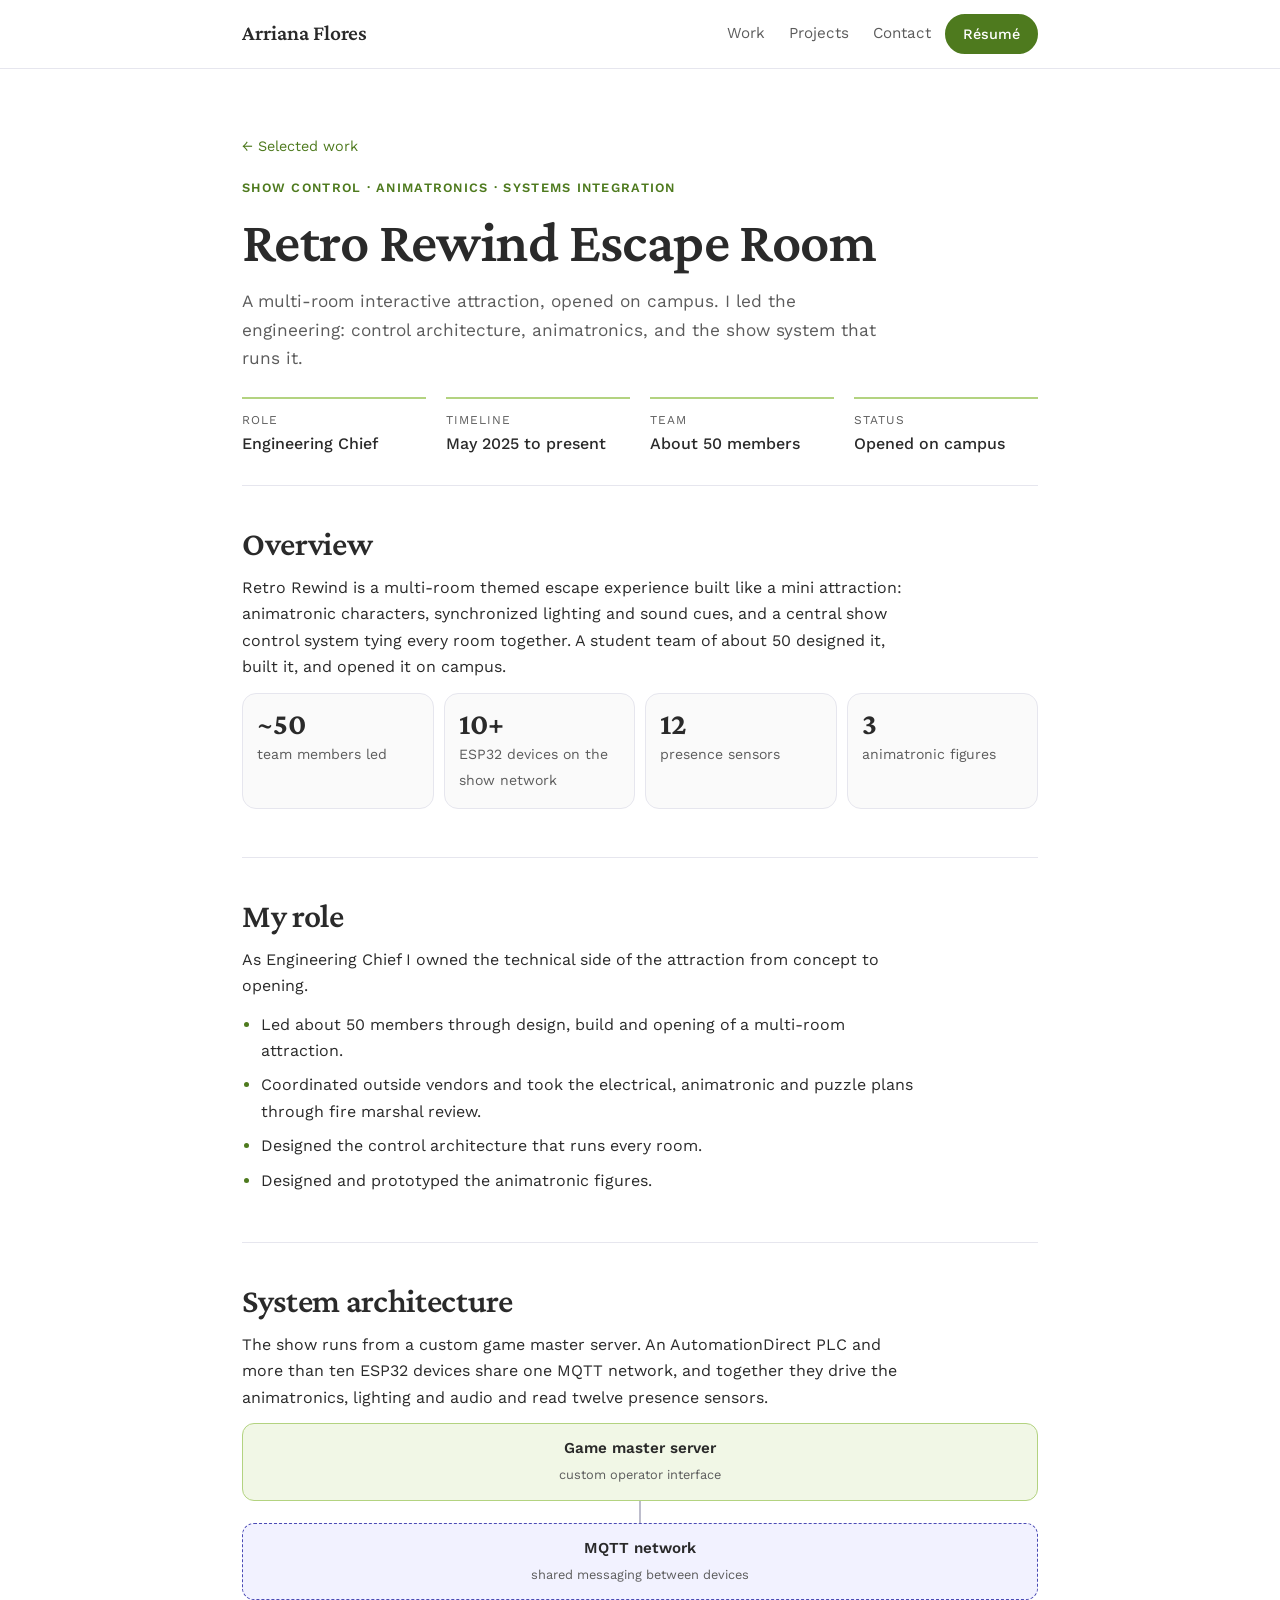
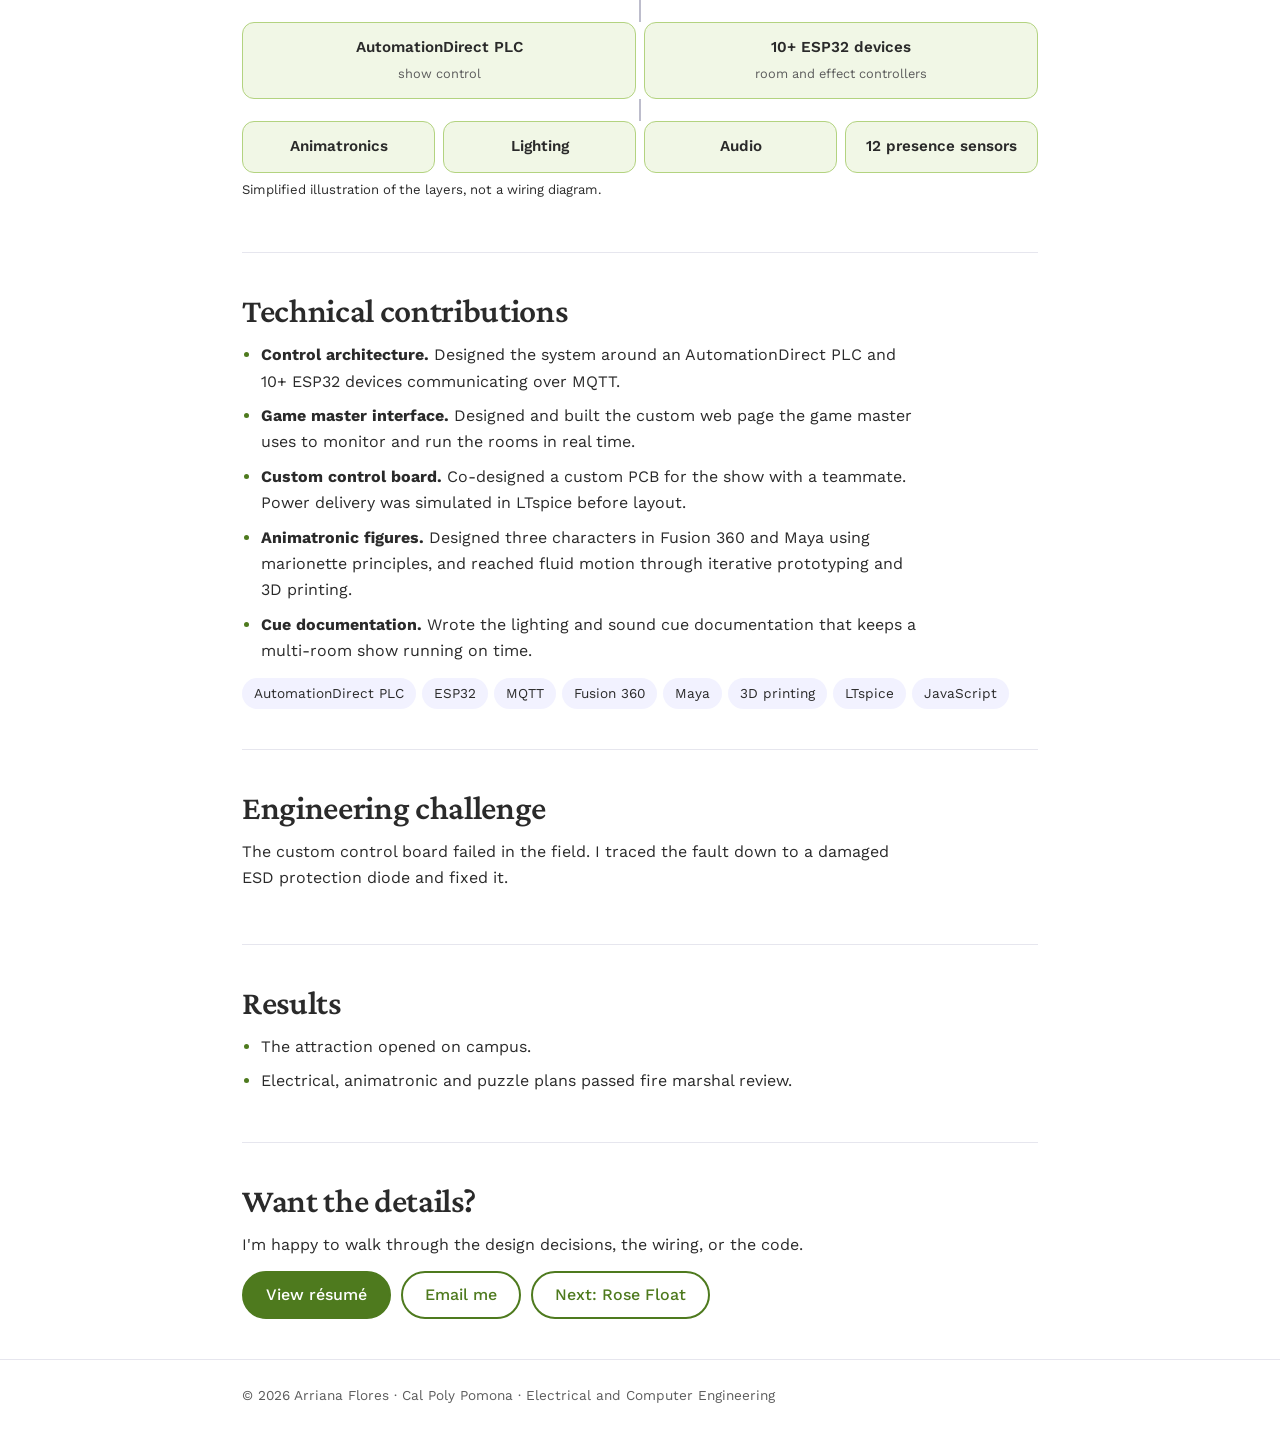
==== escape-room.html @ 2d57efb5 "IAAPA update" ====
<!DOCTYPE html>
<html lang="en">
<head>
    <meta charset="UTF-8">
    <meta name="viewport" content="width=device-width, initial-scale=1.0, viewport-fit=cover">
    <title>Retro Rewind Escape Room | Arriana Flores</title>
    <meta name="description" content="Case study: control architecture, animatronics and show control for a multi-room themed attraction.">
    <link rel="preconnect" href="https://fonts.googleapis.com">
    <link rel="preconnect" href="https://fonts.gstatic.com" crossorigin>
    <link href="https://fonts.googleapis.com/css2?family=Crimson+Pro:wght@400;600&family=Work+Sans:wght@400;500;600&display=swap" rel="stylesheet">
    <link rel="stylesheet" href="case-study.css">
</head>
<body>
    <div class="draft-banner">Draft view. Red dashed boxes are notes to you and never show to visitors. Remove ?draft from the address to see the public page.</div>
    <header class="site">
        <div class="container">
            <div class="header-content">
                <a href="index.html" class="logo">Arriana Flores</a>
                <nav aria-label="Main">
                    <ul>
                        <li><a href="index.html#work">Work</a></li>
                        <li><a href="projects.html">Projects</a></li>
                        <li class="desk"><a href="index.html#contact">Contact</a></li>
                        <li class="desk"><a href="resume.pdf" target="_blank" rel="noopener" class="btn small" style="color:#fff">Résumé</a></li>
                    </ul>
                </nav>
            </div>
        </div>
    </header>

    <main>
        <div class="container">
            <section class="cs-hero">
                <a class="back" href="index.html#work">&larr; Selected work</a>
                <p class="eyebrow">Show Control · Animatronics · Systems Integration</p>
                <h1>Retro Rewind Escape Room</h1>
                <p class="lead">A multi-room interactive attraction, opened on campus. I led the engineering: control architecture, animatronics, and the show system that runs it.</p>

                <!-- HERO MEDIA: put a photo or .mp4 path in data-src (and a poster image for video in data-poster) -->
                <div class="hero-media" data-src="" data-poster="" data-alt="Retro Rewind Escape Room, finished attraction"></div>
                <div class="draft-only todo"><b>Hero media needed.</b> Best choice: a 10 second clip or a wide photo of the finished room with effects running. Set <code>data-src</code> on the hero-media element.</div>

                <div class="meta">
                    <div><small>Role</small><b>Engineering Chief</b></div>
                    <div><small>Timeline</small><b>May 2025 to present</b></div>
                    <div><small>Team</small><b>About 50 members</b></div>
                    <div><small>Status</small><b>Opened on campus</b></div>
                </div>
            </section>

            <section class="cs-section">
                <h2>Overview</h2>
                <p>Retro Rewind is a multi-room themed escape experience built like a mini attraction: animatronic characters, synchronized lighting and sound cues, and a central show control system tying every room together. A student team of about 50 designed it, built it, and opened it on campus.</p>
                <div class="wins">
                    <div class="win"><b>~50</b><span>team members led</span></div>
                    <div class="win"><b>10+</b><span>ESP32 devices on the show network</span></div>
                    <div class="win"><b>12</b><span>presence sensors</span></div>
                    <div class="win"><b>3</b><span>animatronic figures</span></div>
                </div>
            </section>

            <section class="cs-section">
                <h2>My role</h2>
                <p>As Engineering Chief I owned the technical side of the attraction from concept to opening.</p>
                <ul>
                    <li>Led about 50 members through design, build and opening of a multi-room attraction.</li>
                    <li>Coordinated outside vendors and took the electrical, animatronic and puzzle plans through fire marshal review.</li>
                    <li>Designed the control architecture that runs every room.</li>
                    <li>Designed and prototyped the animatronic figures.</li>
                </ul>
                <div class="draft-only todo"><b>To write:</b> One or two sentences that separate what you personally designed or built from what sub-teams delivered. Recruiters ask this first.</div>
            </section>

            <section class="cs-section">
                <h2>System architecture</h2>
                <p>The show runs from a custom game master server. An AutomationDirect PLC and more than ten ESP32 devices share one MQTT network, and together they drive the animatronics, lighting and audio and read twelve presence sensors.</p>
                <div class="arch" role="img" aria-label="Simplified architecture: game master server, MQTT network, PLC and ESP32 devices, then animatronics, lighting, audio and presence sensors.">
                    <div class="layer"><div class="node"><b>Game master server</b><span>custom operator interface</span></div></div>
                    <div class="link"></div>
                    <div class="layer"><div class="node bus"><b>MQTT network</b><span>shared messaging between devices</span></div></div>
                    <div class="link"></div>
                    <div class="layer">
                        <div class="node"><b>AutomationDirect PLC</b><span>show control</span></div>
                        <div class="node"><b>10+ ESP32 devices</b><span>room and effect controllers</span></div>
                    </div>
                    <div class="link"></div>
                    <div class="layer">
                        <div class="node"><b>Animatronics</b></div>
                        <div class="node"><b>Lighting</b></div>
                        <div class="node"><b>Audio</b></div>
                        <div class="node"><b>12 presence sensors</b></div>
                    </div>
                </div>
                <p class="caption">Simplified illustration of the layers, not a wiring diagram.</p>
                <div class="draft-only todo"><b>To write:</b> Replace this sketch with the real signal flow once you confirm it (which devices talk through the PLC, which talk straight to the game master, and where MQTT versus other links are used). Also add: how a sensor trigger becomes a lighting, audio or animatronic cue.</div>
            </section>

            <section class="cs-section">
                <h2>Technical contributions</h2>
                <ul>
                    <li><b>Control architecture.</b> Designed the system around an AutomationDirect PLC and 10+ ESP32 devices communicating over MQTT.</li>
                    <li><b>Game master interface.</b> Designed and built the custom web page the game master uses to monitor and run the rooms in real time.</li>
                    <li><b>Custom control board.</b> Co-designed a custom PCB for the show with a teammate. Power delivery was simulated in LTspice before layout.</li>
                    <li><b>Animatronic figures.</b> Designed three characters in Fusion 360 and Maya using marionette principles, and reached fluid motion through iterative prototyping and 3D printing.</li>
                    <li><b>Cue documentation.</b> Wrote the lighting and sound cue documentation that keeps a multi-room show running on time.</li>
                </ul>
                <div class="tags"><span>AutomationDirect PLC</span><span>ESP32</span><span>MQTT</span><span>Fusion 360</span><span>Maya</span><span>3D printing</span><span>LTspice</span><span>JavaScript</span></div>
            </section>

            <section class="cs-section">
                <h2>Engineering challenge</h2>
                <p>The custom control board failed in the field. I traced the fault down to a damaged ESD protection diode and fixed it.</p>
                <div class="draft-only todo"><b>To write:</b> Expand this into the story: what the symptom was, how you narrowed it down, what you measured, what you changed so it would not happen again. This is the strongest part of the page for an engineer reading it.</div>
            </section>

            <section class="cs-section draft-only">
                <h2>Development process</h2>
                <div class="draft-only todo"><b>To write:</b> Timeline from concept to opening: design reviews, prototyping rounds, fire marshal review, install, opening.</div>
            </section>

            <section class="cs-section">
                <h2>Results</h2>
                <ul>
                    <li>The attraction opened on campus.</li>
                    <li>Electrical, animatronic and puzzle plans passed fire marshal review.</li>
                </ul>
                <div class="draft-only todo"><b>To write:</b> Add what you can verify: number of guests or sessions run, uptime during operation, faults found in testing and fixed.</div>
            </section>

            <section class="cs-section draft-only">
                <h2>Lessons learned</h2>
                <div class="draft-only todo"><b>To write:</b> Two or three things you would do differently, in your own words.</div>
            </section>

            <section class="cs-section" data-gallery>
                <h2>Gallery</h2>
                <div class="gallery">
                    <figure class="media" data-src="" data-poster="" data-alt="Finished attraction, wide shot or short walkthrough video"><figcaption>Finished attraction, wide shot or short walkthrough video</figcaption></figure>
                    <figure class="media" data-src="" data-poster="" data-alt="Behind the scenes: electronics and mechanisms"><figcaption>Behind the scenes: electronics and mechanisms</figcaption></figure>
                    <figure class="media" data-src="" data-poster="" data-alt="Wiring and control cabinet"><figcaption>Wiring and control cabinet</figcaption></figure>
                    <figure class="media" data-src="" data-poster="" data-alt="Fusion 360 and Maya models"><figcaption>Fusion 360 and Maya models</figcaption></figure>
                    <figure class="media" data-src="" data-poster="" data-alt="Animatronic prototypes and 3D printed parts"><figcaption>Animatronic prototypes and 3D printed parts</figcaption></figure>
                    <figure class="media" data-src="" data-poster="" data-alt="Game master interface on screen"><figcaption>Game master interface on screen</figcaption></figure>
                </div>
                <div class="draft-only todo"><b>Before publishing media:</b> confirm you have permission to share team and collaborative project photos, and keep each video short and compressed (under about 5 MB) so it loads on expo wifi.</div>
            </section>


            <section class="cs-section">
                <h2>Want the details?</h2>
                <p>I'm happy to walk through the design decisions, the wiring, or the code.</p>
                <div class="next">
                    <a class="btn" href="resume.pdf" target="_blank" rel="noopener">View résumé</a>
                    <a class="btn ghost" href="mailto:arriana.f@outlook.com">Email me</a>
                    <a class="btn ghost" href="rose-float.html">Next: Rose Float</a>
                </div>
            </section>
        </div>
    </main>

    <footer><div class="container"><p>© 2026 Arriana Flores · Cal Poly Pomona · Electrical and Computer Engineering</p></div></footer>

    <div class="action-bar" role="navigation" aria-label="Quick contact">
        <a class="btn" href="resume.pdf" target="_blank" rel="noopener">Résumé</a>
        <a class="btn ghost" href="mailto:arriana.f@outlook.com">Email</a>
        <a class="btn ghost" href="https://linkedin.com/in/arrianaf" target="_blank" rel="noopener">LinkedIn</a>
    </div>

    <script>
        // Draft view: add ?draft to the address to see your to-do notes and empty media slots.
        if (new URLSearchParams(location.search).has('draft')) document.documentElement.classList.add('draft');

        // Media slots: fill data-src with an image or .mp4 path. Empty slots stay hidden from visitors.
        document.querySelectorAll('.hero-media, figure.media').forEach(slot => {
            const src = (slot.dataset.src || '').trim();
            if (!src) {
                slot.classList.add('draft-only', 'todo');
                slot.insertAdjacentHTML('afterbegin', '<b>Empty media slot:</b> ' + (slot.dataset.alt || ''));
                if (slot.tagName === 'FIGURE') slot.querySelector('figcaption').remove();
                return;
            }
            let m;
            if (/\.(mp4|webm)$/i.test(src)) {
                m = document.createElement('video');
                m.controls = true; m.preload = 'none'; m.playsInline = true;
                if (slot.dataset.poster) m.poster = slot.dataset.poster;
                m.setAttribute('aria-label', slot.dataset.alt || '');
            } else {
                m = document.createElement('img');
                m.alt = slot.dataset.alt || ''; m.loading = 'lazy';
            }
            m.src = src;
            slot.prepend(m);
        });
        // Hide the gallery if every slot in it is empty
        document.querySelectorAll('[data-gallery]').forEach(sec => {
            if (!sec.querySelector('figure.media:not(.draft-only)')) sec.classList.add('draft-only');
        });
    </script>
</body>
</html>
---- case-study.css ----
:root {
    --green: #B3D380; --green-ink: #4E7A1E; --green-wash: #F1F7E6;
    --periwinkle: #CCCCFF; --peri-ink: #4B4BB5; --peri-wash: #F2F2FF;
    --white: #FFFFFF; --off-white: #FAFAFA; --line: #E6E6EE;
    --text-dark: #2A2A2A; --text-light: #5C5C5C; --bar-h: 64px;
}
* { margin: 0; padding: 0; box-sizing: border-box; }
body { font-family: 'Work Sans', sans-serif; background: var(--white); color: var(--text-dark); line-height: 1.65; overflow-x: hidden; padding-bottom: calc(var(--bar-h) + env(safe-area-inset-bottom)); }
a { color: var(--green-ink); }
h1, h2, h3 { font-family: 'Crimson Pro', serif; font-weight: 600; line-height: 1.1; letter-spacing: -0.01em; }
.container { max-width: 860px; margin: 0 auto; padding: 0 20px; }
:focus-visible { outline: 3px solid var(--peri-ink); outline-offset: 2px; }

header.site { position: sticky; top: 0; z-index: 50; background: rgba(255,255,255,0.94); backdrop-filter: blur(8px); border-bottom: 1px solid var(--line); }
.header-content { display: flex; align-items: center; justify-content: space-between; height: 56px; gap: 12px; }
.logo { font-family: 'Crimson Pro', serif; font-size: 1.35rem; font-weight: 600; color: var(--text-dark); text-decoration: none; white-space: nowrap; }
nav ul { display: flex; align-items: center; gap: 4px; list-style: none; }
nav a { display: inline-flex; align-items: center; min-height: 44px; padding: 0 10px; color: var(--text-light); text-decoration: none; font-size: 0.95rem; }
nav a:hover { color: var(--green-ink); }
nav .desk { display: none; }

.btn { display: inline-flex; align-items: center; justify-content: center; min-height: 48px; padding: 0 22px; border-radius: 999px; border: 2px solid var(--green-ink); background: var(--green-ink); color: var(--white); font: 500 1rem 'Work Sans', sans-serif; text-decoration: none; cursor: pointer; }
.btn:hover { background: #3F6417; border-color: #3F6417; }
.btn.ghost { background: var(--white); color: var(--green-ink); }
.btn.ghost:hover { background: var(--green-wash); }
.btn.small { min-height: 40px; padding: 0 16px; font-size: 0.9rem; }

.cs-hero { padding: 32px 0 8px; }
.back { display: inline-flex; align-items: center; min-height: 44px; font-size: 0.9rem; text-decoration: none; }
.eyebrow { font-size: 0.8rem; font-weight: 600; letter-spacing: 0.1em; text-transform: uppercase; color: var(--green-ink); margin: 8px 0 12px; }
.cs-hero h1 { font-size: clamp(2.3rem, 8vw, 3.6rem); margin-bottom: 14px; }
.cs-hero .lead { font-size: 1.08rem; color: var(--text-light); max-width: 60ch; }
.meta { display: grid; grid-template-columns: 1fr 1fr; gap: 0 20px; margin-top: 24px; }
.meta div { padding: 12px 0; border-top: 2px solid var(--green); }
.meta small { display: block; font-size: 0.75rem; letter-spacing: 0.08em; text-transform: uppercase; color: var(--text-light); }
.meta b { font-weight: 500; }

.cs-section { padding: 28px 0; border-top: 1px solid var(--line); }
.cs-section:first-of-type { border-top: 0; }
.cs-section h2 { font-size: clamp(1.6rem, 5vw, 2.1rem); margin-bottom: 12px; }
.cs-section p { max-width: 68ch; margin-bottom: 12px; color: var(--text-dark); }
.cs-section ul { padding-left: 1.2em; max-width: 68ch; }
.cs-section li { margin-bottom: 8px; }
.cs-section li::marker { color: var(--green-ink); }
.tags { display: flex; flex-wrap: wrap; gap: 6px; margin-top: 14px; }
.tags span { padding: 4px 12px; border-radius: 999px; background: var(--peri-wash); font-size: 0.85rem; }

.wins { display: grid; grid-template-columns: 1fr 1fr; gap: 10px; margin: 4px 0 8px; }
.win { padding: 14px; border: 1px solid var(--line); border-radius: 14px; background: var(--off-white); }
.win b { display: block; font-family: 'Crimson Pro', serif; font-size: 1.9rem; line-height: 1.1; }
.win span { font-size: 0.88rem; color: var(--text-light); }

/* Layered architecture sketch */
.arch { display: grid; gap: 0; margin: 8px 0 6px; }
.layer { display: grid; grid-template-columns: repeat(auto-fit, minmax(130px, 1fr)); gap: 8px; }
.node { padding: 12px 14px; border: 1.5px solid var(--green); border-radius: 12px; background: var(--green-wash); text-align: center; }
.node b { display: block; font-weight: 600; font-size: 0.95rem; }
.node span { font-size: 0.8rem; color: var(--text-light); }
.node.bus { border-color: var(--peri-ink); background: var(--peri-wash); border-style: dashed; }
.link { justify-self: center; width: 2px; height: 22px; background: #BDBDCC; }
.caption { font-size: 0.82rem; color: var(--text-light); }

/* Media: empty slots only show in draft view */
.hero-media, figure.media { margin: 20px 0 0; border-radius: 14px; overflow: hidden; border: 1px solid var(--line); background: var(--off-white); }
.hero-media img, .hero-media video, figure.media img, figure.media video { display: block; width: 100%; height: auto; }
figure.media figcaption { padding: 8px 12px; font-size: 0.85rem; color: var(--text-light); }
.gallery { display: grid; gap: 12px; }
.draft-only { display: none; }
html.draft .draft-only { display: block; }
html.draft .todo { border: 2px dashed #B3401F; background: #FBEDE8; border-radius: 12px; padding: 14px; margin: 12px 0; font-size: 0.92rem; }
html.draft .todo b { color: #B3401F; }
.draft-banner { display: none; }
html.draft .draft-banner { display: block; background: #B3401F; color: #fff; font-size: 0.85rem; padding: 8px 20px; text-align: center; }

.next { display: flex; flex-wrap: wrap; gap: 10px; margin-top: 8px; }
footer { padding: 24px 0; font-size: 0.85rem; color: var(--text-light); border-top: 1px solid var(--line); }
.action-bar { position: fixed; left: 0; right: 0; bottom: 0; z-index: 60; display: grid; grid-template-columns: 1.3fr 1fr 1fr; gap: 8px; padding: 8px 12px calc(8px + env(safe-area-inset-bottom)); background: rgba(255,255,255,0.96); backdrop-filter: blur(8px); border-top: 1px solid var(--line); }
.action-bar .btn { padding: 0 8px; font-size: 0.95rem; }

@media (min-width: 720px) {
    body { padding-bottom: 0; }
    .action-bar { display: none; }
    nav .desk { display: block; }
    .container { padding: 0 32px; }
    .header-content { height: 68px; }
    .cs-hero { padding: 56px 0 16px; }
    .meta { grid-template-columns: repeat(4, 1fr); }
    .wins { grid-template-columns: repeat(4, 1fr); }
    .cs-section { padding: 40px 0; }
    .gallery { grid-template-columns: 1fr 1fr; }
}
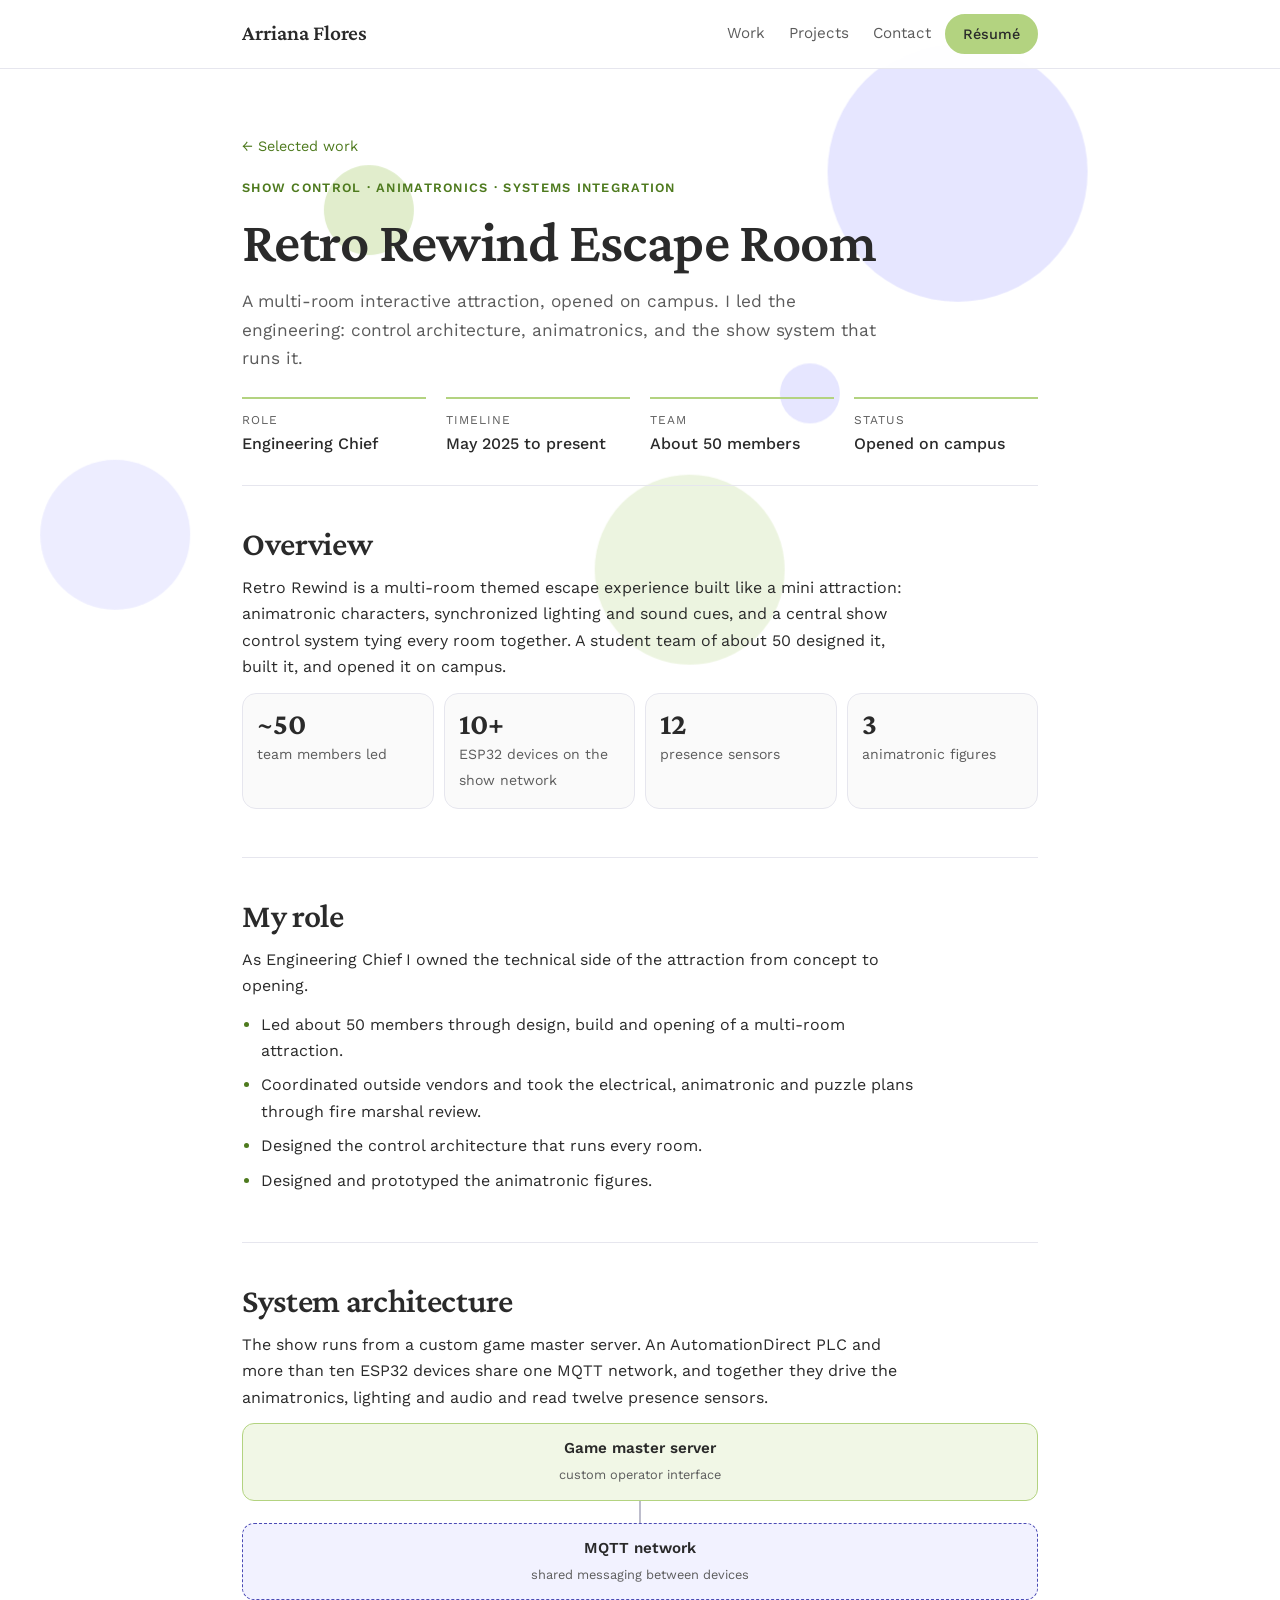
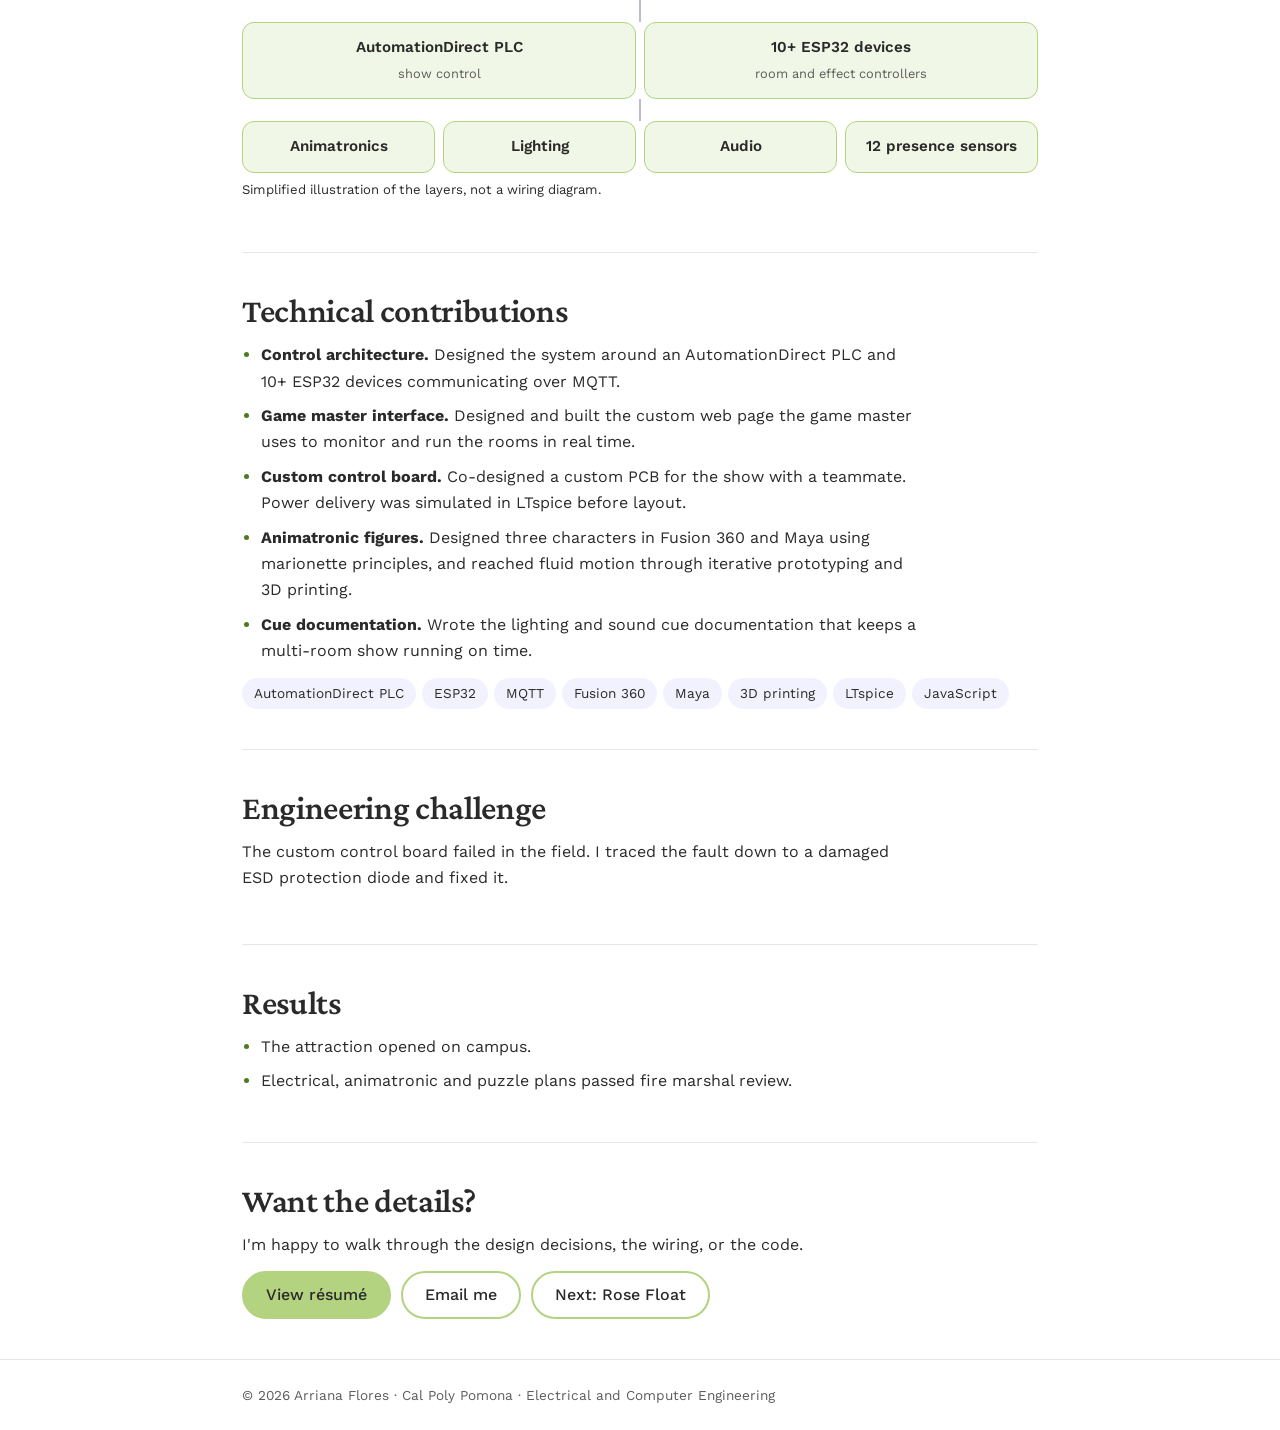
==== commit 898a3f0f: "Remove line under magic" ====
--- a/escape-room.html
+++ b/escape-room.html
@@ -21,7 +21,7 @@
                         <li><a href="index.html#work">Work</a></li>
                         <li><a href="projects.html">Projects</a></li>
                         <li class="desk"><a href="index.html#contact">Contact</a></li>
-                        <li class="desk"><a href="resume.pdf" target="_blank" rel="noopener" class="btn small" style="color:#fff">Résumé</a></li>
+                        <li class="desk"><a href="resume.pdf" target="_blank" rel="noopener" class="btn small">Résumé</a></li>
                     </ul>
                 </nav>
             </div>
@@ -166,6 +166,7 @@
         <a class="btn ghost" href="https://linkedin.com/in/arrianaf" target="_blank" rel="noopener">LinkedIn</a>
     </div>
 
+    <script src="fx.js"></script>
     <script>
         // Draft view: add ?draft to the address to see your to-do notes and empty media slots.
         if (new URLSearchParams(location.search).has('draft')) document.documentElement.classList.add('draft');
--- a/case-study.css
+++ b/case-study.css
@@ -19,9 +19,9 @@
 nav a:hover { color: var(--green-ink); }
 nav .desk { display: none; }
 
-.btn { display: inline-flex; align-items: center; justify-content: center; min-height: 48px; padding: 0 22px; border-radius: 999px; border: 2px solid var(--green-ink); background: var(--green-ink); color: var(--white); font: 500 1rem 'Work Sans', sans-serif; text-decoration: none; cursor: pointer; }
-.btn:hover { background: #3F6417; border-color: #3F6417; }
-.btn.ghost { background: var(--white); color: var(--green-ink); }
+.btn { display: inline-flex; align-items: center; justify-content: center; min-height: 48px; padding: 0 22px; border-radius: 999px; border: 2px solid var(--green); background: var(--green); color: var(--text-dark); font: 500 1rem 'Work Sans', sans-serif; text-decoration: none; cursor: pointer; }
+.btn:hover { background: #A3C76C; border-color: #A3C76C; }
+.btn.ghost { background: var(--white); color: var(--text-dark); }
 .btn.ghost:hover { background: var(--green-wash); }
 .btn.small { min-height: 40px; padding: 0 16px; font-size: 0.9rem; }
 
